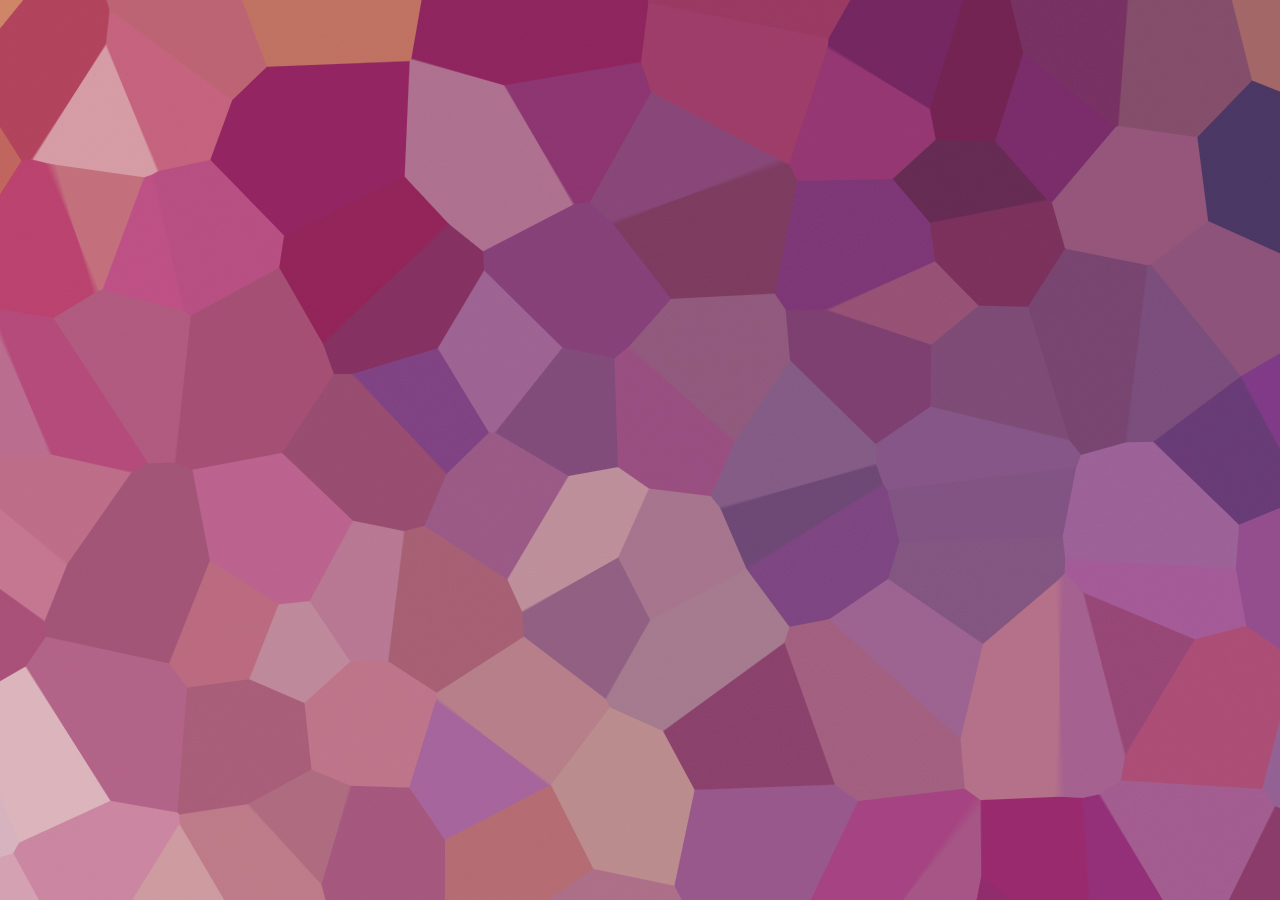
==== index2.html @ 4433c73a "Cracked the egg" ====
<!DOCTYPE html>
<html lang="en-us">
<!-- google Font Ceviche One, or  "Kumar One (outline)"-->
    <head>
        <meta charset="UTF-8">
        <title>Crystal Collector!</title>
        <script
         src="https://code.jquery.com/jquery-3.3.1.slim.min.js"
        integrity="sha256-3edrmyuQ0w65f8gfBsqowzjJe2iM6n0nKciPUp8y+7E="
        crossorigin="anonymous"></script>
        <link href="https://fonts.googleapis.com/css?family=Gurajada|Kumar+One|Kumar+One+Outline" rel="stylesheet">
        <link rel="stylesheet" type="text/css" href="assets/css/reset.css">
        <link rel="stylesheet" type="text/css" href="assets/css/style.css">
        <style>
        body {
        background: url(assets/images/3.jpg) no-repeat;
        }
        .START{
            display: none;
        }
        .title{
            position:absolute;
            color:cyan;
            background: clear;
            background-color:darkblue;
            font-family: 'Kumar One', cursive;
            padding-top: 20px;
            padding-bottom: 20px;
            font-size: 25px;
            margin-left: 40px;
            margin-right: 40px 
        }

        </style>
    </head>

    <body>

       
        <!-- <script type="text/javascript" src="assets/javascript/game.js"></script> -->
        <script>
        $(document).ready(function() {
            // Use the JQuery API to create each <div>, names them one by one , and manuely craft them. Use tricks 
            //     from the Fridge magnet, and calculator excersizes to make the crystal buttons, and CSS the style
            //     into place useing the demo video as a guide. you can do this, it will be fun! :) 
            var START = $("<div></div>").addClass("START");
            $("body").append(START);
            var title = $("<div>Crystal Collector!</div>").addClass("title");
            $(".START").append(title);

        
        });
        </script>
    </body>
   
</html>
---- assets/css/style.css ----
body
.title
.instructions
.scoreboard
#target
#score

.tally
 h4
 .total
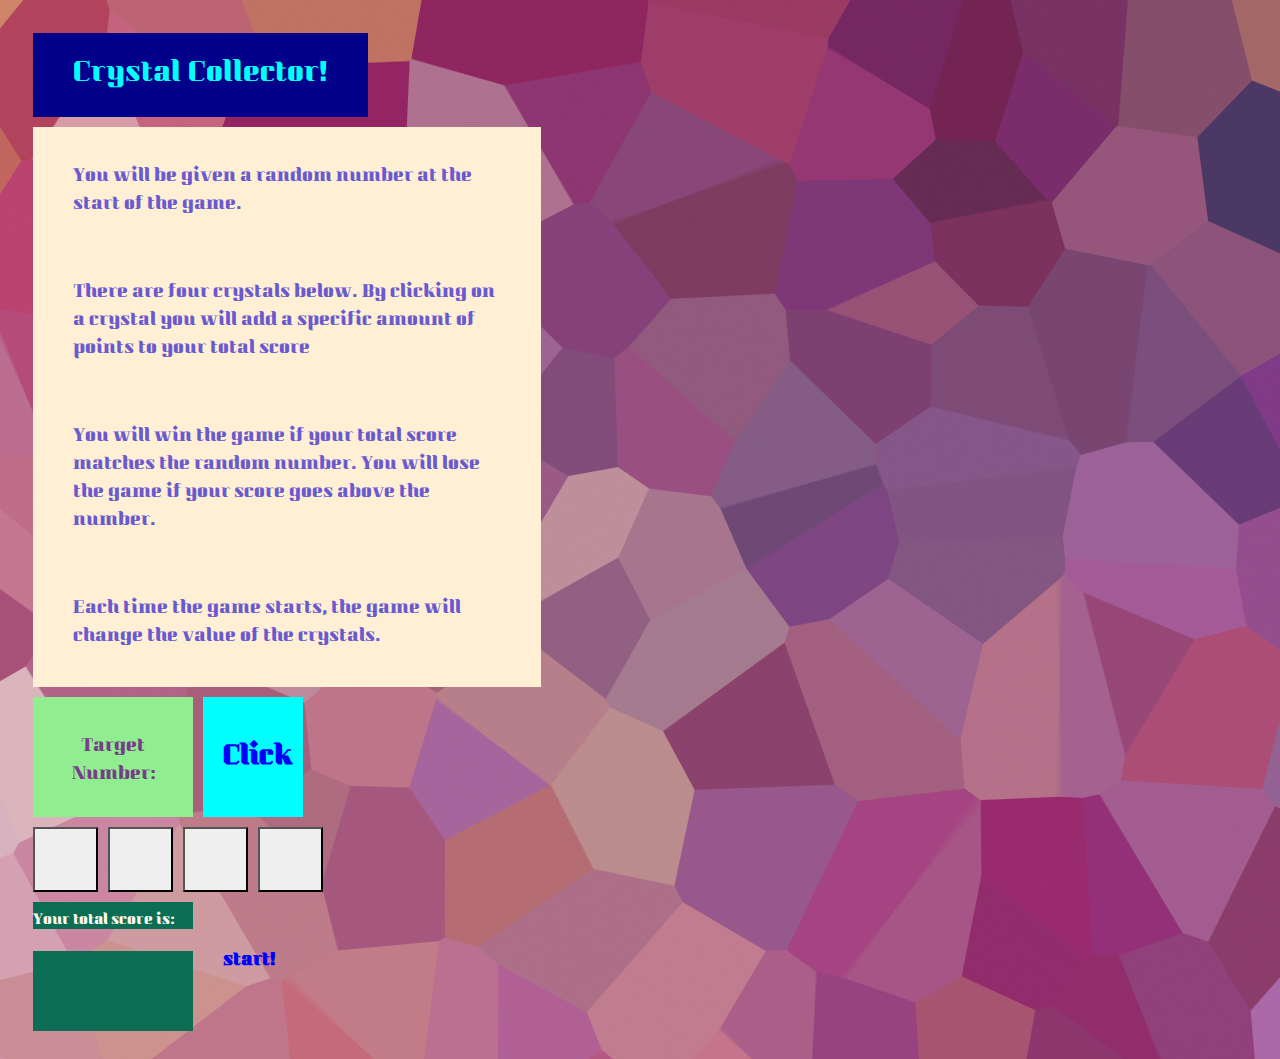
==== commit 1d79be89: "huh?" ====
--- a/index2.html
+++ b/index2.html
@@ -14,43 +14,184 @@
         <style>
         body {
         background: url(assets/images/3.jpg) no-repeat;
+        display: inline-block;
+        }
+        h1{
+            font-size: 25;
         }
         .START{
-            display: none;
+            font-family: 'Kumar One', cursive;
+            position: relative;
+            margin: 20px;
         }
         .title{
-            position:absolute;
+            margin:5px;
             color:cyan;
             background: clear;
-            background-color:darkblue;
-            font-family: 'Kumar One', cursive;
+            background-color:darkblue;          
             padding-top: 20px;
             padding-bottom: 20px;
+            padding-left: 40px;
+            padding-right: 40px;
             font-size: 25px;
-            margin-left: 40px;
-            margin-right: 40px 
+            display:inline-block;
         }
-
+        .inst{
+            position: relative;
+            padding-top: 20px;
+            padding-bottom: 20px;
+            padding-left: 40px;
+            padding-right: 40px;
+            width: 428px;
+            color:slateblue;
+            margin: 5px;
+            display: block;
+            background-color:papayawhip;
+        }
+        .scoreBoard{
+            height: 130px;
+            width: 428px;
+            
+        }
+        .tarDisp{
+            background-color:lightgreen;
+            text-align: center;
+            color:rgb(119, 62, 136);
+            height: 80px;
+            width: 120px;
+            padding: 20px;
+            float: left;
+            margin: 5px
+            
+        }
+        .score{
+            background-color:cyan;
+            color: blue;
+            height: 80px;
+            width: 60px;
+            padding: 20px;
+            margin: 5px;
+            float: left;  
+        }
+        .GEMBox{
+            position: relative;
+            height: 70px;
+            width: 320px;
+            margin: 5px;
+        }
+        .total{
+            width:130;
+            margin: 5px;
+        }
+        .toDisp{
+            margin-bottom: 10px;
+            background-color: rgb(11, 110, 84);
+            color:floralwhite;
+            height: 20px;
+            padding-top: 7px;
+            width: 160px;
+            font-size: 13px;
+        }
+        .sumtotal{
+            color:floralwhite;
+            background-color: rgb(11, 110, 84);
+            height: 80px;
+            width: 160px;
+            text-align: center;
+        }
+        .GEMBtns{
+            height: 65px;
+            width: 65px;
+            margin-right: 10px;
+        }
+        .sumtotal{
+            padding:10;
+            justify: auto;
+        }
+        #rosequartz{
+            background-image: url("assets/images/rosequartz.gif");            
+        }
+        #amethyst{
+            background-image: url("assets/images/amethyst.gif");
+        }
+        #ruby{
+            background-image: url("assets/images/ruby.gif");
+        }
+        #sapphire{
+            background-image: url("assets/images/sapphire.gif");
+        }
         </style>
     </head>
 
     <body>
-
        
-        <!-- <script type="text/javascript" src="assets/javascript/game.js"></script> -->
+        
         <script>
         $(document).ready(function() {
-            // Use the JQuery API to create each <div>, names them one by one , and manuely craft them. Use tricks 
+            // Use the JQuery API to create each <div>, name them one by one , and manuely craft them. Use tricks 
             //     from the Fridge magnet, and calculator excersizes to make the crystal buttons, and CSS the style
             //     into place useing the demo video as a guide. you can do this, it will be fun! :) 
+            var RanTar
+
+            var Scorecount = 0
+            var wins = 0
+            var losses = 0
+            var gamestart = false
+            var GEMS = ["rosequartz","amethyst","ruby","sapphire"];
             var START = $("<div></div>").addClass("START");
             $("body").append(START);
             var title = $("<div>Crystal Collector!</div>").addClass("title");
             $(".START").append(title);
-
-        
+            var inst = $("<div></div>").addClass("inst").html("<p>You will be given a random number at the start of the game.</p><br><p>There are four crystals below. By clicking on a crystal you will add a specific amount of points to your total score</p><br><p>You will win the game if your total score matches the random number. You will lose the game if your score goes above the number.</p><br><p>Each time the game starts, the game will change the value of the crystals.</p>");
+            $(".START").append(inst);
+            var scoreBoard = $("<div></div>").addClass("scoreBoard");
+            $(".START").append(scoreBoard);
+            var tarDisp = $("<div></div>").addClass("tarDisp").html("<p>Target Number:<p><br><h1>");
+            $(".scoreBoard").append(tarDisp);
+            var score = $("<div></div>").addClass("score").html("<h2>Click</h2><br><h3>to</h3><br><h4>start!</h4>");
+            $(".scoreBoard").append(score);
+            var GEMBox = $("<div></div>").addClass("GEMBox");
+            $(".START").append(GEMBox);
+            for (var i = 0; i < GEMS.length; i++) {
+                var GEMBtns = $("<button/>",{id:GEMS[i]});
+                GEMBtns.addClass("GEMBtns").attr("gemval",0)
+                $(".GEMBox").append(GEMBtns);
+            }
+            var total = $("<div></div>").addClass("total");
+            $(".START").append(total);
+            var toDisp = $("<div></div>").addClass("toDisp").text("Your total score is:");
+            $(".total").append(toDisp);
+            var sumtotal = $("<div></div>").addClass("sumtotal").html("<h5>");
+            $(".total").append(sumtotal);
+            $( ".GEMBtns" ).each(function( index ) {
+                console.log( index + ": " + (this.id)) ;
+            });
+            $("body").click(function(){
+                if (!gamestart) {
+                    gamestart=true
+                    $("h2").text(" ");
+                    $("h3").text("Wins: "+wins);
+                    $("h4").text("Losses: "+losses);
+                    $("h5").text("0")
+                    RanTar = Math.floor((Math.random() * 100) + 19);
+                    $("h1").text(RanTar)
+                    $(".GEMBtns").each(function(index){
+                        (this.gemval) = Math.floor((Math.random() * 12) + 1);
+                        console.log( index + ": " + (this.gemval))}); 
+                }else{
+                    $(".GEMBtns").click(function(){
+                    var score=((this.gemval)+Scorecount);
+                    console.log(score);
+                        
+                    $("h5").text(Scorecount);});
+                    
+                };
+            
+            });
+           
         });
         </script>
+
     </body>
    
 </html>
